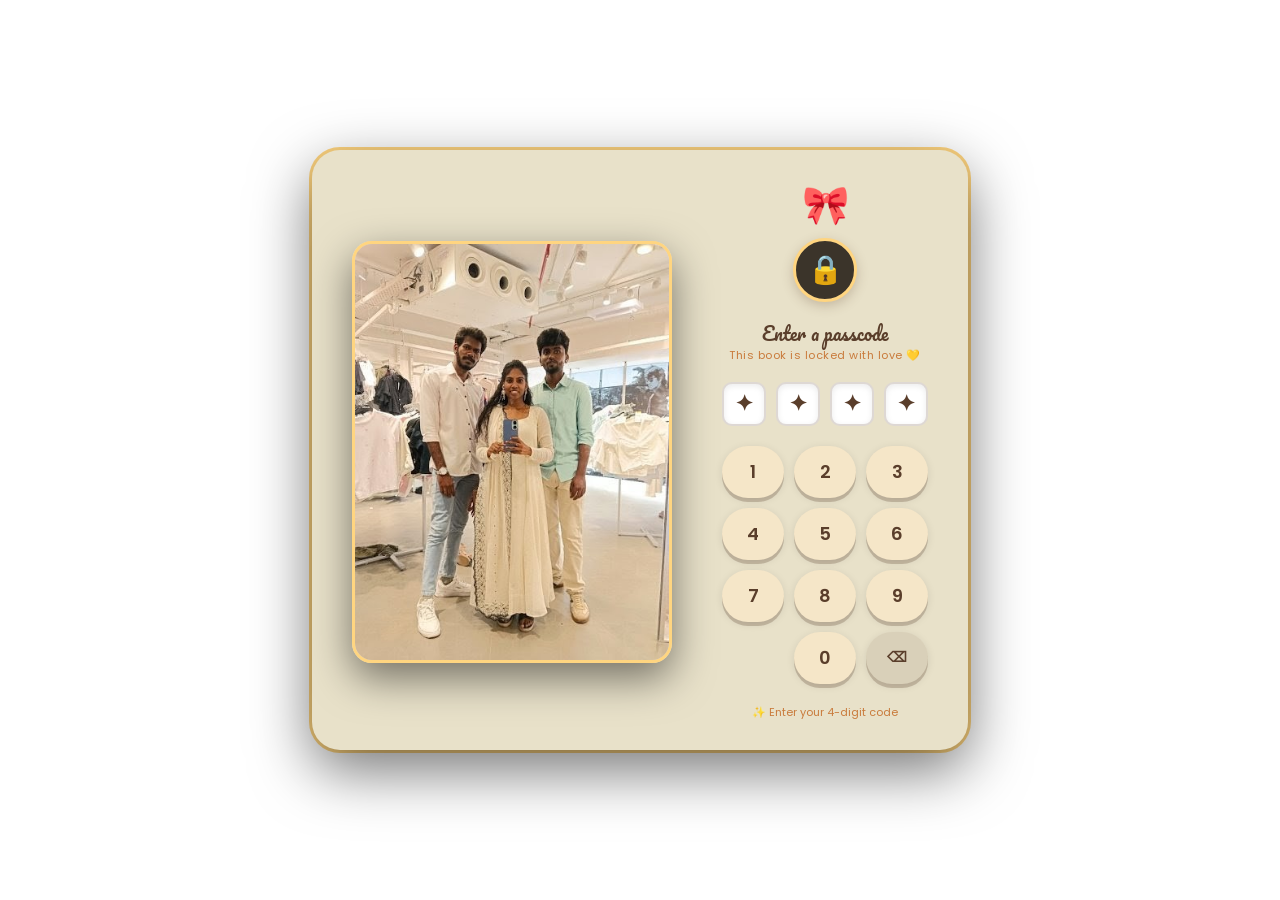
==== index.html @ 56261900 "Update index.html" ====
<!DOCTYPE html>
<html lang="en">

<head>
  <meta charset="UTF-8" />
  <meta name="viewport" content="width=device-width, initial-scale=1.0" />
  <title>Birthday Book – Locked 🔒</title>
  <link href="https://fonts.googleapis.com/css2?family=Poppins:wght@300;400;600;700;800&family=Pacifico&display=swap"
    rel="stylesheet">
  <style>
    * {
      margin: 0;
      padding: 0;
      box-sizing: border-box;
    }

    :root {
      --bg-blur: #3B342A;
      --cream: #E8E1C9;
      --brown: #3B342A;
      --gold: #FFD580;
      --warm-text: #5A3E2B;
      --accent: #C97B3C;
      --soft-pink: #F5C4C4;
      --btn-bg: #F5E6C8;
      --btn-hover: #FFD580;
      --btn-shadow: rgba(90, 62, 43, 0.25);
    }

    html,
    body {
      width: 100%;
      height: 100%;
      overflow: hidden;
      font-family: 'Poppins', sans-serif;
    }

    /* ── blurred book background ── */
    body::before {
      content: "";
      position: fixed;
      inset: 0;
      background: url('Book_bg.jpg') center/cover no-repeat;
      filter: blur(8px) brightness(0.55);
      z-index: 0;
    }

    /* ── full-screen overlay ── */
    #pin-overlay {
      position: fixed;
      inset: 0;
      display: flex;
      align-items: center;
      justify-content: center;
      z-index: 100;
      gap: 40px;
    }

    .pin-card-container {
      display: flex;
      justify-content: center;
      gap: 50px;
      align-items: center;
       background: var(--cream);
      border-radius: 28px;
      padding: 36px 40px 32px;
       box-shadow: 0 20px 60px rgba(0, 0, 0, 0.55), 0 0 0 3px var(--gold);
      
    }

    /* ── main card ── */
    .pin-card {
      display: flex;
      flex-direction: column;
      align-items: center;
      justify-content: center;
      gap: 20px;
      position: relative;
      animation: floatIn 0.5s cubic-bezier(.22, 1, .36, 1) both;
    }

    @keyframes floatIn {
      from {
        opacity: 0;
        transform: scale(0.85) translateY(30px);
      }

      to {
        opacity: 1;
        transform: scale(1) translateY(0);
      }
    }

    /* ── decorative bow ── */
    .bow {
      font-size: 38px;
      line-height: 1;
      margin-bottom: -6px;
      animation: wiggle 3s ease-in-out infinite;
    }

    @keyframes wiggle {

      0%,
      100% {
        transform: rotate(-5deg);
      }

      50% {
        transform: rotate(5deg);
      }
    }

    /* ── lock icon area ── */
    .lock-icon {
      width: 64px;
      height: 64px;
      background: var(--brown);
      border-radius: 50%;
      display: flex;
      align-items: center;
      justify-content: center;
      font-size: 28px;
      box-shadow: 0 4px 12px var(--btn-shadow);
      border: 3px solid var(--gold);
    }

    /* ── title ── */
    .pin-title {
      font-family: 'Pacifico', cursive;
      font-size: 18px;
      color: var(--warm-text);
      text-align: center;
      line-height: 1.3;
    }

    .pin-title span {
      display: block;
      font-family: 'Poppins', sans-serif;
      font-size: 11px;
      font-weight: 400;
      color: var(--accent);
      letter-spacing: 0.5px;
      margin-top: 2px;
    }

    /* ── PIN display dots ── */
    .pin-display {
      display: flex;
      gap: 10px;
    }

    .pin-dot {
      width: 44px;
      height: 44px;
      border-radius: 10px;
      background: #fff;
      border: 2px solid rgba(90, 62, 43, 0.2);
      display: flex;
      align-items: center;
      justify-content: center;
      font-size: 22px;
      color: var(--warm-text);
      font-weight: 700;
      transition: all 0.15s;
      box-shadow: inset 0 2px 6px rgba(0, 0, 0, 0.08);
    }

    .pin-dot.filled {
      background: var(--brown);
      border-color: var(--gold);
      color: var(--gold);
      box-shadow: 0 3px 10px rgba(59, 52, 42, 0.35);
    }

    .pin-dot.error {
      background: #e74c3c;
      border-color: #c0392b;
      color: #fff;
      animation: shake 0.4s ease;
    }

    @keyframes shake {

      0%,
      100% {
        transform: translateX(0);
      }

      20% {
        transform: translateX(-6px);
      }

      40% {
        transform: translateX(6px);
      }

      60% {
        transform: translateX(-4px);
      }

      80% {
        transform: translateX(4px);
      }
    }

    /* ── number pad ── */
    .numpad {
      display: grid;
      grid-template-columns: repeat(3, 1fr);
      gap: 10px;
      width: 100%;
    }

    .key {
      height: 52px;
      border: none;
      outline: none;
      border-radius: 50px;
      background: var(--btn-bg);
      color: var(--warm-text);
      font-family: 'Poppins', sans-serif;
      font-size: 18px;
      font-weight: 600;
      cursor: pointer;
      box-shadow: 0 4px 0 var(--btn-shadow), 0 2px 8px rgba(0, 0, 0, 0.1);
      transition: transform 0.08s, box-shadow 0.08s, background 0.15s;
      user-select: none;
    }

    .key:active,
    .key.pressed {
      transform: translateY(3px);
      box-shadow: 0 1px 0 var(--btn-shadow);
      background: var(--btn-hover);
    }

    .key.zero {
      grid-column: 2;
    }

    .key.del {
      font-size: 14px;
      background: rgba(90, 62, 43, 0.1);
      grid-column: 3;
    }

    .key.del:active {
      background: rgba(90, 62, 43, 0.2);
    }

    /* ── hint / error message ── */
    .pin-hint {
      font-size: 11px;
      color: var(--accent);
      text-align: center;
      height: 14px;
      transition: color 0.3s;
    }

    .pin-hint.error-msg {
      color: #e74c3c;
      font-weight: 600;
    }

    /* ── success overlay ── */
    #success-flash {
      position: fixed;
      inset: 0;
      background: var(--gold);
      z-index: 200;
      display: flex;
      align-items: center;
      justify-content: center;
      flex-direction: column;
      gap: 12px;
      opacity: 0;
      pointer-events: none;
      transition: opacity 0.3s;
    }

    #success-flash.show {
      opacity: 1;
      pointer-events: all;
    }

    #success-flash .flash-emoji {
      font-size: 64px;
    }

    #success-flash .flash-text {
      font-family: 'Pacifico', cursive;
      font-size: 24px;
      color: var(--brown);
    }

    /* ── small star confetti (CSS only) ── */
    .star {
      position: fixed;
      font-size: 22px;
      top: -40px;
      animation: fall linear forwards;
      pointer-events: none;
      z-index: 201;
    }

    @keyframes fall {
      to {
        transform: translateY(110vh) rotate(360deg);
        opacity: 0;
      }
    }


    /* ── layout container ── */
    .layout {
      display: flex;
      /* align-items: center; */
      /* justify-content: center; */
      /* gap: 40px; */
      /* width: 90%; */
      /* max-width: 900px; */
    }

    /* ── left image styling ── */
    .left-image {
      /* flex: 1; */
      display: flex;
      justify-content: center;
    }

    .left-image img {
      width: 100%;
      max-width: 320px;
      border-radius: 20px;
      box-shadow: 0 15px 40px rgba(0, 0, 0, 0.5);
      border: 3px solid var(--gold);
    }

    /* ── keep pin-card size proper ── */
    /* .pin-card { */
      /* flex: 1; */
    /* } */

    /* ── responsive (mobile) ── */
    @media (max-width: 768px) {
      .layout {
        flex-direction: column;
        gap: 20px;
      }

      .left-image img {
        max-width: 220px;
      }
    }
  </style>
</head>

<body>

  <div id="success-flash">
    <div class="flash-emoji">🎂</div>
    <div class="flash-text">Happy Birthday✨</div>
  </div>

  <div id="pin-overlay">
    
    <div class="pin-card-container">
      
      <!-- LEFT SIDE IMAGE -->
      <div class="left-image">
        <img src="images/BC_12.png" alt="Birthday Image">
      </div>
      <!-- RIGHT SIDE PIN CARD (NO CHANGE INSIDE) -->
      <div class="pin-card">
      <div class="bow">🎀</div>

      <div class="lock-icon">🔒</div>

      <div class="pin-title">
        Enter a passcode
        <span>This book is locked with love 💛</span>
      </div>

      <!-- PIN dots -->
      <div class="pin-display" id="pinDisplay">
        <div class="pin-dot" id="dot0">✦</div>
        <div class="pin-dot" id="dot1">✦</div>
        <div class="pin-dot" id="dot2">✦</div>
        <div class="pin-dot" id="dot3">✦</div>
      </div>

      <!-- Number pad -->
      <div class="numpad">
        <button class="key" data-val="1">1</button>
        <button class="key" data-val="2">2</button>
        <button class="key" data-val="3">3</button>
        <button class="key" data-val="4">4</button>
        <button class="key" data-val="5">5</button>
        <button class="key" data-val="6">6</button>
        <button class="key" data-val="7">7</button>
        <button class="key" data-val="8">8</button>
        <button class="key" data-val="9">9</button>
        <button class="key zero" data-val="0">0</button>
        <button class="key del" id="delBtn">⌫</button>
      </div>

      <div class="pin-hint" id="pinHint">✨ Enter your 4-digit code</div>
      </div>
    </div>
  </div>

  <script>
    // ─── CHANGE THIS TO YOUR DESIRED PIN ───────────────────
    const CORRECT_PIN = "1234";
    // ───────────────────────────────────────────────────────

    let current = "";
    const dots = [0, 1, 2, 3].map(i => document.getElementById("dot" + i));
    const hint = document.getElementById("pinHint");
    const flash = document.getElementById("success-flash");

    function updateDisplay() {
      dots.forEach((d, i) => {
        d.classList.remove("filled", "error");
        if (i < current.length) {
          d.classList.add("filled");
          d.textContent = "●";
        } else {
          d.textContent = "✦";
        }
      });
    }

    function triggerError() {
      dots.forEach(d => { d.classList.remove("filled"); d.classList.add("error"); d.textContent = "✕"; });
      hint.textContent = "Wrong passcode — try again 💔";
      hint.classList.add("error-msg");
      setTimeout(() => {
        current = "";
        updateDisplay();
        hint.textContent = "✨ Enter your 4-digit code";
        hint.classList.remove("error-msg");
      }, 1200);
    }

    function triggerSuccess() {
      // confetti stars
      const emojis = ["🌸", "⭐", "✨", "🎀", "💛", "🌟", "💖"];
      for (let i = 0; i < 18; i++) {
        const s = document.createElement("div");
        s.className = "star";
        s.textContent = emojis[Math.floor(Math.random() * emojis.length)];
        s.style.left = Math.random() * 100 + "vw";
        s.style.animationDuration = (1.5 + Math.random() * 2) + "s";
        s.style.animationDelay = (Math.random() * 0.8) + "s";
        document.body.appendChild(s);
      }

      flash.classList.add("show");
      setTimeout(() => {
        // redirect to the birthday book
        window.location.href = "Book.html";
      }, 1600);
    }

    function handleInput(val) {
      if (current.length >= 4) return;
      current += val;
      updateDisplay();

      if (current.length === 4) {
        setTimeout(() => {
          if (current === CORRECT_PIN) triggerSuccess();
          else triggerError();
        }, 180);
      }
    }

    function handleDelete() {
      if (current.length === 0) return;
      current = current.slice(0, -1);
      updateDisplay();
      hint.textContent = "✨ Enter your 4-digit code";
      hint.classList.remove("error-msg");
    }

    // Button events
    document.querySelectorAll(".key[data-val]").forEach(btn => {
      btn.addEventListener("click", () => handleInput(btn.dataset.val));
    });
    document.getElementById("delBtn").addEventListener("click", handleDelete);

    // Keyboard support
    document.addEventListener("keydown", e => {
      if (e.key >= "0" && e.key <= "9") handleInput(e.key);
      if (e.key === "Backspace") handleDelete();
    });
  </script>

</body>

</html>
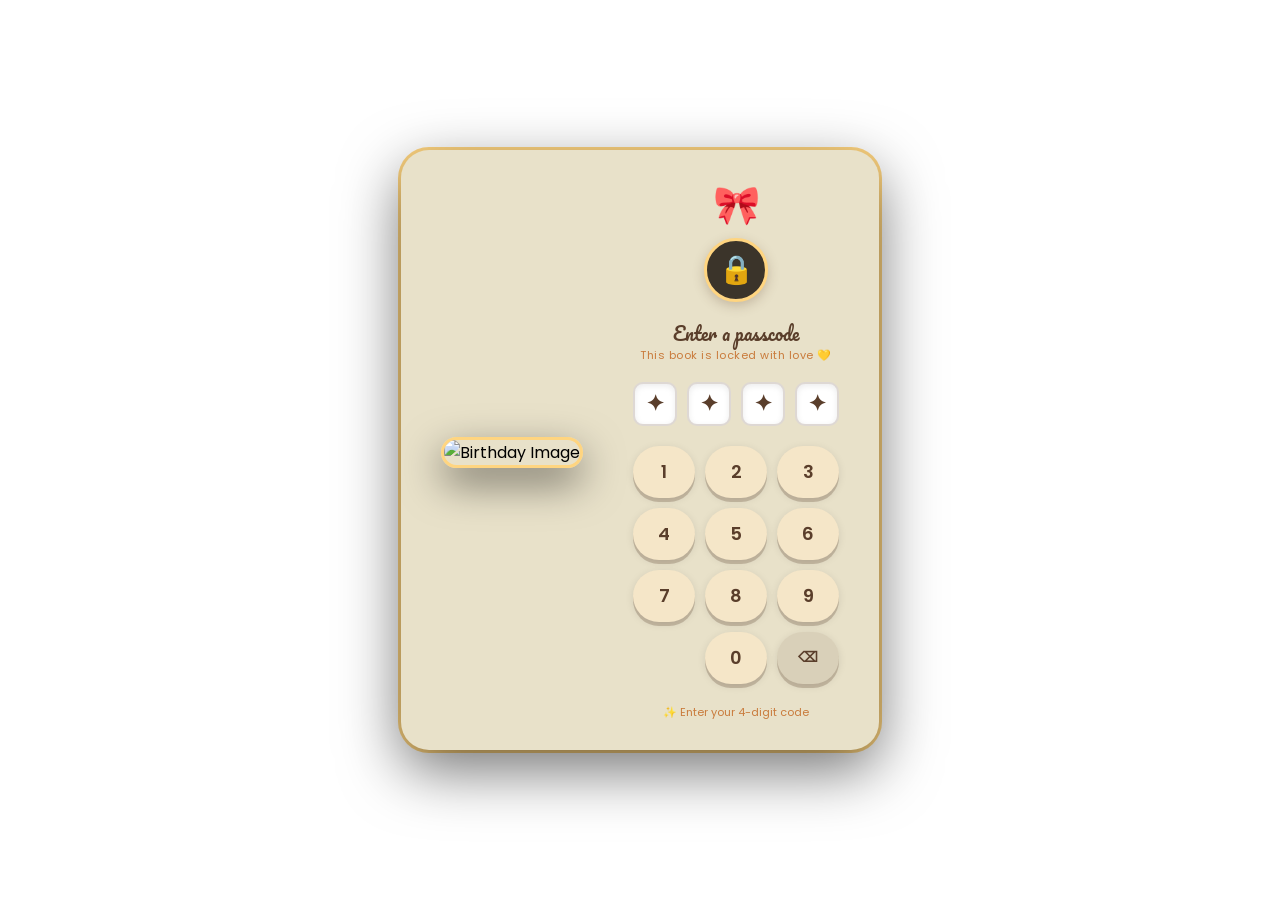
==== commit 93a5afc6: "Update title and modify HTML structure" ====
--- a/index.html
+++ b/index.html
@@ -27,15 +27,13 @@
       --btn-shadow: rgba(90, 62, 43, 0.25);
     }
 
-    html,
-    body {
+    html, body {
       width: 100%;
       height: 100%;
       overflow: hidden;
       font-family: 'Poppins', sans-serif;
     }
 
-    /* ── blurred book background ── */
     body::before {
       content: "";
       position: fixed;
@@ -45,7 +43,6 @@
       z-index: 0;
     }
 
-    /* ── full-screen overlay ── */
     #pin-overlay {
       position: fixed;
       inset: 0;
@@ -61,14 +58,12 @@
       justify-content: center;
       gap: 50px;
       align-items: center;
-       background: var(--cream);
+      background: var(--cream);
       border-radius: 28px;
       padding: 36px 40px 32px;
-       box-shadow: 0 20px 60px rgba(0, 0, 0, 0.55), 0 0 0 3px var(--gold);
-      
-    }
-
-    /* ── main card ── */
+      box-shadow: 0 20px 60px rgba(0, 0, 0, 0.55), 0 0 0 3px var(--gold);
+    }
+
     .pin-card {
       display: flex;
       flex-direction: column;
@@ -80,18 +75,10 @@
     }
 
     @keyframes floatIn {
-      from {
-        opacity: 0;
-        transform: scale(0.85) translateY(30px);
-      }
-
-      to {
-        opacity: 1;
-        transform: scale(1) translateY(0);
-      }
-    }
-
-    /* ── decorative bow ── */
+      from { opacity: 0; transform: scale(0.85) translateY(30px); }
+      to   { opacity: 1; transform: scale(1) translateY(0); }
+    }
+
     .bow {
       font-size: 38px;
       line-height: 1;
@@ -100,18 +87,10 @@
     }
 
     @keyframes wiggle {
-
-      0%,
-      100% {
-        transform: rotate(-5deg);
-      }
-
-      50% {
-        transform: rotate(5deg);
-      }
-    }
-
-    /* ── lock icon area ── */
+      0%, 100% { transform: rotate(-5deg); }
+      50%       { transform: rotate(5deg); }
+    }
+
     .lock-icon {
       width: 64px;
       height: 64px;
@@ -125,7 +104,6 @@
       border: 3px solid var(--gold);
     }
 
-    /* ── title ── */
     .pin-title {
       font-family: 'Pacifico', cursive;
       font-size: 18px;
@@ -144,7 +122,6 @@
       margin-top: 2px;
     }
 
-    /* ── PIN display dots ── */
     .pin-display {
       display: flex;
       gap: 10px;
@@ -181,30 +158,13 @@
     }
 
     @keyframes shake {
-
-      0%,
-      100% {
-        transform: translateX(0);
-      }
-
-      20% {
-        transform: translateX(-6px);
-      }
-
-      40% {
-        transform: translateX(6px);
-      }
-
-      60% {
-        transform: translateX(-4px);
-      }
-
-      80% {
-        transform: translateX(4px);
-      }
-    }
-
-    /* ── number pad ── */
+      0%, 100% { transform: translateX(0); }
+      20%       { transform: translateX(-6px); }
+      40%       { transform: translateX(6px); }
+      60%       { transform: translateX(-4px); }
+      80%       { transform: translateX(4px); }
+    }
+
     .numpad {
       display: grid;
       grid-template-columns: repeat(3, 1fr);
@@ -228,16 +188,13 @@
       user-select: none;
     }
 
-    .key:active,
-    .key.pressed {
+    .key:active, .key.pressed {
       transform: translateY(3px);
       box-shadow: 0 1px 0 var(--btn-shadow);
       background: var(--btn-hover);
     }
 
-    .key.zero {
-      grid-column: 2;
-    }
+    .key.zero { grid-column: 2; }
 
     .key.del {
       font-size: 14px;
@@ -245,11 +202,8 @@
       grid-column: 3;
     }
 
-    .key.del:active {
-      background: rgba(90, 62, 43, 0.2);
-    }
-
-    /* ── hint / error message ── */
+    .key.del:active { background: rgba(90, 62, 43, 0.2); }
+
     .pin-hint {
       font-size: 11px;
       color: var(--accent);
@@ -263,68 +217,7 @@
       font-weight: 600;
     }
 
-    /* ── success overlay ── */
-    #success-flash {
-      position: fixed;
-      inset: 0;
-      background: var(--gold);
-      z-index: 200;
-      display: flex;
-      align-items: center;
-      justify-content: center;
-      flex-direction: column;
-      gap: 12px;
-      opacity: 0;
-      pointer-events: none;
-      transition: opacity 0.3s;
-    }
-
-    #success-flash.show {
-      opacity: 1;
-      pointer-events: all;
-    }
-
-    #success-flash .flash-emoji {
-      font-size: 64px;
-    }
-
-    #success-flash .flash-text {
-      font-family: 'Pacifico', cursive;
-      font-size: 24px;
-      color: var(--brown);
-    }
-
-    /* ── small star confetti (CSS only) ── */
-    .star {
-      position: fixed;
-      font-size: 22px;
-      top: -40px;
-      animation: fall linear forwards;
-      pointer-events: none;
-      z-index: 201;
-    }
-
-    @keyframes fall {
-      to {
-        transform: translateY(110vh) rotate(360deg);
-        opacity: 0;
-      }
-    }
-
-
-    /* ── layout container ── */
-    .layout {
-      display: flex;
-      /* align-items: center; */
-      /* justify-content: center; */
-      /* gap: 40px; */
-      /* width: 90%; */
-      /* max-width: 900px; */
-    }
-
-    /* ── left image styling ── */
     .left-image {
-      /* flex: 1; */
       display: flex;
       justify-content: center;
     }
@@ -337,16 +230,11 @@
       border: 3px solid var(--gold);
     }
 
-    /* ── keep pin-card size proper ── */
-    /* .pin-card { */
-      /* flex: 1; */
-    /* } */
-
-    /* ── responsive (mobile) ── */
     @media (max-width: 768px) {
-      .layout {
+      .pin-card-container {
         flex-direction: column;
         gap: 20px;
+        padding: 28px 24px;
       }
 
       .left-image img {
@@ -358,67 +246,58 @@
 
 <body>
 
-  <div id="success-flash">
-    <div class="flash-emoji">🎂</div>
-    <div class="flash-text">Happy Birthday✨</div>
-  </div>
-
   <div id="pin-overlay">
-    
     <div class="pin-card-container">
-      
+
       <!-- LEFT SIDE IMAGE -->
       <div class="left-image">
-        <img src="images/BC_12.png" alt="Birthday Image">
+        <img src='BC_12.png' alt="Birthday Image">
       </div>
-      <!-- RIGHT SIDE PIN CARD (NO CHANGE INSIDE) -->
+
+      <!-- RIGHT SIDE PIN CARD -->
       <div class="pin-card">
-      <div class="bow">🎀</div>
-
-      <div class="lock-icon">🔒</div>
-
-      <div class="pin-title">
-        Enter a passcode
-        <span>This book is locked with love 💛</span>
+        <div class="bow">🎀</div>
+
+        <div class="lock-icon">🔒</div>
+
+        <div class="pin-title">
+          Enter a passcode
+          <span>This book is locked with love 💛</span>
+        </div>
+
+        <div class="pin-display" id="pinDisplay">
+          <div class="pin-dot" id="dot0">✦</div>
+          <div class="pin-dot" id="dot1">✦</div>
+          <div class="pin-dot" id="dot2">✦</div>
+          <div class="pin-dot" id="dot3">✦</div>
+        </div>
+
+        <div class="numpad">
+          <button class="key" data-val="1">1</button>
+          <button class="key" data-val="2">2</button>
+          <button class="key" data-val="3">3</button>
+          <button class="key" data-val="4">4</button>
+          <button class="key" data-val="5">5</button>
+          <button class="key" data-val="6">6</button>
+          <button class="key" data-val="7">7</button>
+          <button class="key" data-val="8">8</button>
+          <button class="key" data-val="9">9</button>
+          <button class="key zero" data-val="0">0</button>
+          <button class="key del" id="delBtn">⌫</button>
+        </div>
+
+        <div class="pin-hint" id="pinHint">✨ Enter your 4-digit code</div>
       </div>
 
-      <!-- PIN dots -->
-      <div class="pin-display" id="pinDisplay">
-        <div class="pin-dot" id="dot0">✦</div>
-        <div class="pin-dot" id="dot1">✦</div>
-        <div class="pin-dot" id="dot2">✦</div>
-        <div class="pin-dot" id="dot3">✦</div>
-      </div>
-
-      <!-- Number pad -->
-      <div class="numpad">
-        <button class="key" data-val="1">1</button>
-        <button class="key" data-val="2">2</button>
-        <button class="key" data-val="3">3</button>
-        <button class="key" data-val="4">4</button>
-        <button class="key" data-val="5">5</button>
-        <button class="key" data-val="6">6</button>
-        <button class="key" data-val="7">7</button>
-        <button class="key" data-val="8">8</button>
-        <button class="key" data-val="9">9</button>
-        <button class="key zero" data-val="0">0</button>
-        <button class="key del" id="delBtn">⌫</button>
-      </div>
-
-      <div class="pin-hint" id="pinHint">✨ Enter your 4-digit code</div>
-      </div>
     </div>
   </div>
 
   <script>
-    // ─── CHANGE THIS TO YOUR DESIRED PIN ───────────────────
-    const CORRECT_PIN = "1234";
-    // ───────────────────────────────────────────────────────
+    const CORRECT_PIN = "1710";
 
     let current = "";
     const dots = [0, 1, 2, 3].map(i => document.getElementById("dot" + i));
     const hint = document.getElementById("pinHint");
-    const flash = document.getElementById("success-flash");
 
     function updateDisplay() {
       dots.forEach((d, i) => {
@@ -433,7 +312,11 @@
     }
 
     function triggerError() {
-      dots.forEach(d => { d.classList.remove("filled"); d.classList.add("error"); d.textContent = "✕"; });
+      dots.forEach(d => {
+        d.classList.remove("filled");
+        d.classList.add("error");
+        d.textContent = "✕";
+      });
       hint.textContent = "Wrong passcode — try again 💔";
       hint.classList.add("error-msg");
       setTimeout(() => {
@@ -445,30 +328,13 @@
     }
 
     function triggerSuccess() {
-      // confetti stars
-      const emojis = ["🌸", "⭐", "✨", "🎀", "💛", "🌟", "💖"];
-      for (let i = 0; i < 18; i++) {
-        const s = document.createElement("div");
-        s.className = "star";
-        s.textContent = emojis[Math.floor(Math.random() * emojis.length)];
-        s.style.left = Math.random() * 100 + "vw";
-        s.style.animationDuration = (1.5 + Math.random() * 2) + "s";
-        s.style.animationDelay = (Math.random() * 0.8) + "s";
-        document.body.appendChild(s);
-      }
-
-      flash.classList.add("show");
-      setTimeout(() => {
-        // redirect to the birthday book
-        window.location.href = "Book.html";
-      }, 1600);
+      window.location.href = "HBD.html";
     }
 
     function handleInput(val) {
       if (current.length >= 4) return;
       current += val;
       updateDisplay();
-
       if (current.length === 4) {
         setTimeout(() => {
           if (current === CORRECT_PIN) triggerSuccess();
@@ -485,13 +351,11 @@
       hint.classList.remove("error-msg");
     }
 
-    // Button events
     document.querySelectorAll(".key[data-val]").forEach(btn => {
       btn.addEventListener("click", () => handleInput(btn.dataset.val));
     });
     document.getElementById("delBtn").addEventListener("click", handleDelete);
 
-    // Keyboard support
     document.addEventListener("keydown", e => {
       if (e.key >= "0" && e.key <= "9") handleInput(e.key);
       if (e.key === "Backspace") handleDelete();
@@ -499,5 +363,4 @@
   </script>
 
 </body>
-
 </html>
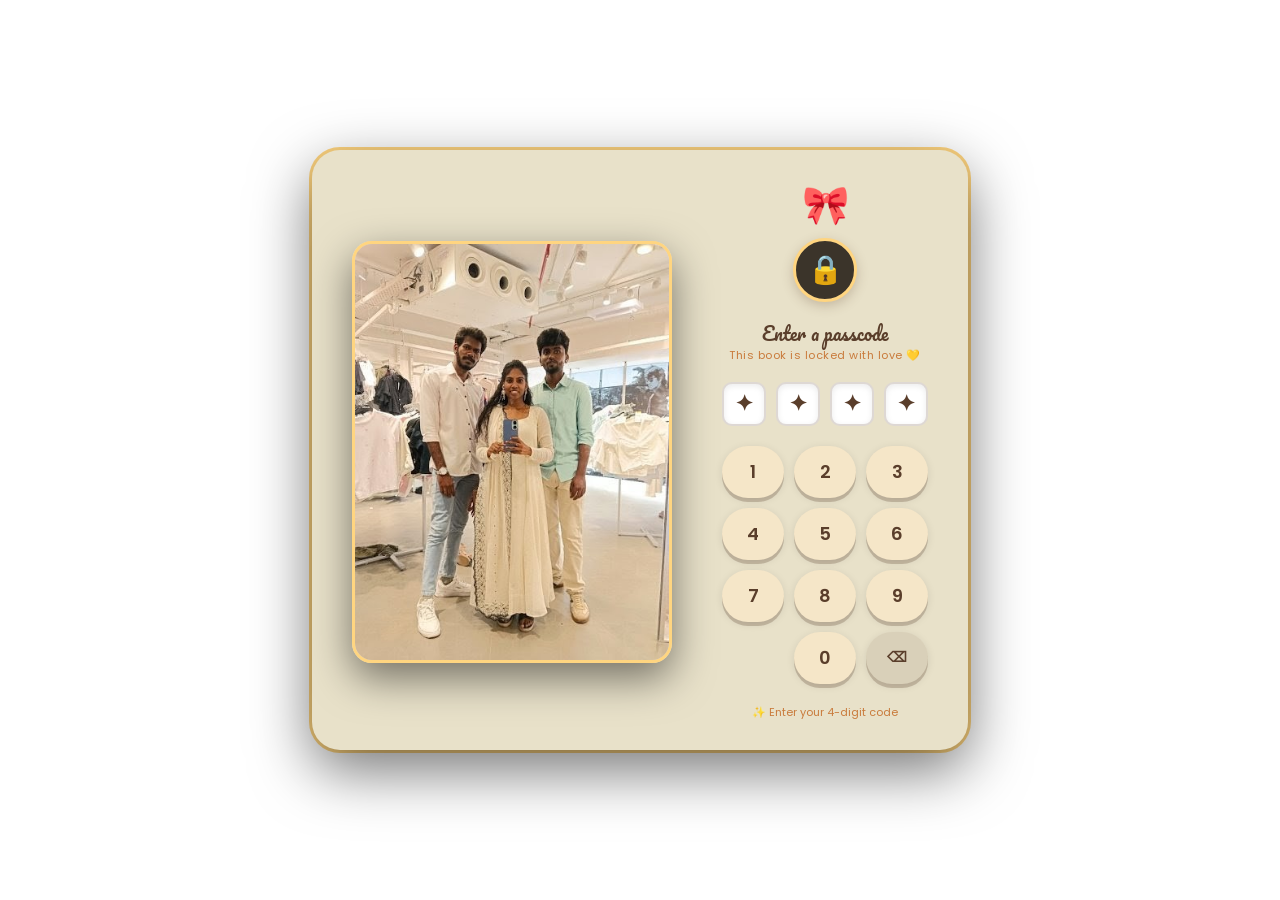
==== commit c314d404: "Update index.html" ====
--- a/index.html
+++ b/index.html
@@ -251,7 +251,7 @@
 
       <!-- LEFT SIDE IMAGE -->
       <div class="left-image">
-        <img src='BC_12.png' alt="Birthday Image">
+        <img src="images/BC_12.png" alt="Birthday Image">
       </div>
 
       <!-- RIGHT SIDE PIN CARD -->
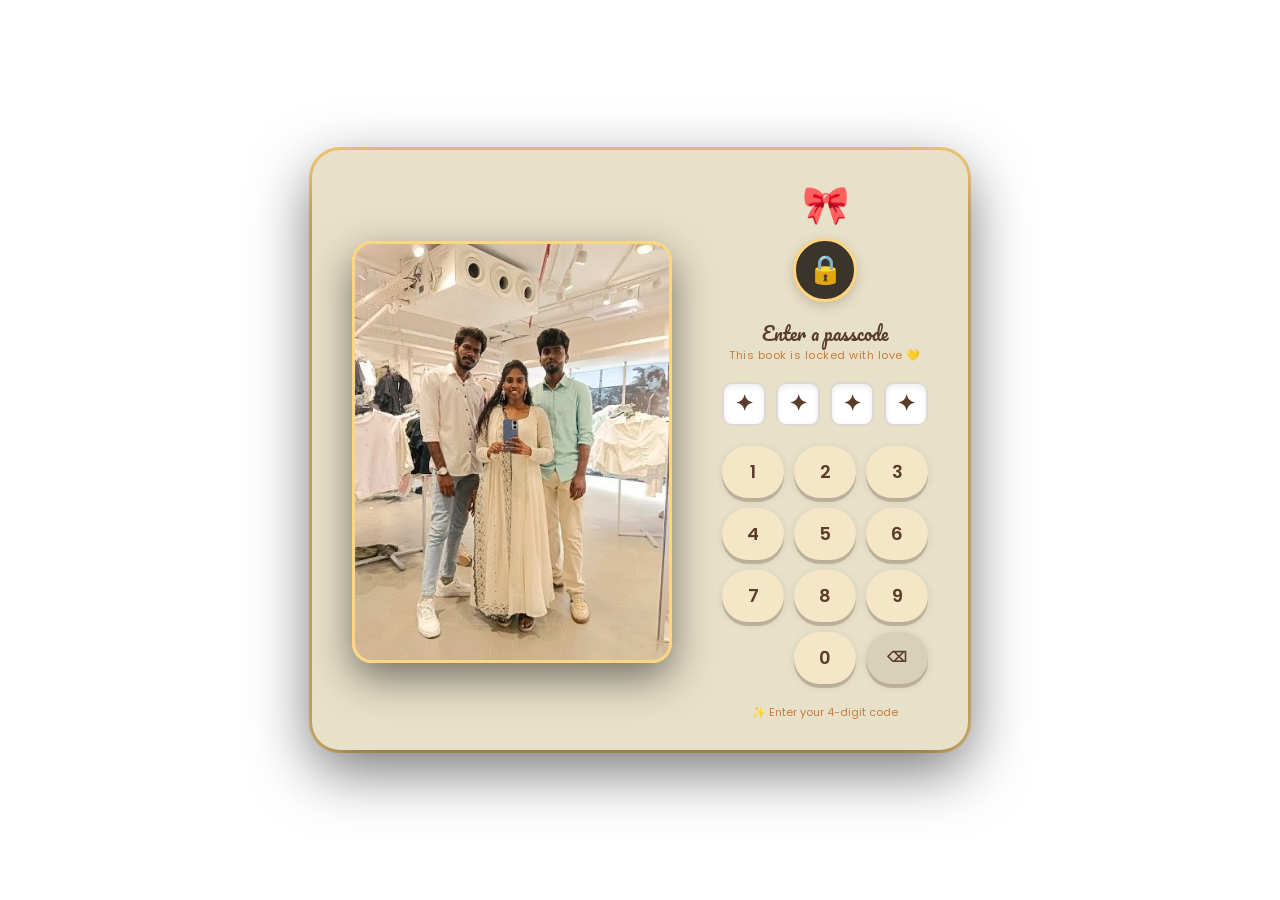
==== commit 5f88dd40: "Update index.html" ====
--- a/index.html
+++ b/index.html
@@ -1,366 +1,456 @@
 <!DOCTYPE html>
 <html lang="en">
-
 <head>
-  <meta charset="UTF-8" />
-  <meta name="viewport" content="width=device-width, initial-scale=1.0" />
-  <title>Birthday Book – Locked 🔒</title>
-  <link href="https://fonts.googleapis.com/css2?family=Poppins:wght@300;400;600;700;800&family=Pacifico&display=swap"
-    rel="stylesheet">
-  <style>
-    * {
-      margin: 0;
-      padding: 0;
-      box-sizing: border-box;
-    }
-
-    :root {
-      --bg-blur: #3B342A;
-      --cream: #E8E1C9;
-      --brown: #3B342A;
-      --gold: #FFD580;
-      --warm-text: #5A3E2B;
-      --accent: #C97B3C;
-      --soft-pink: #F5C4C4;
-      --btn-bg: #F5E6C8;
-      --btn-hover: #FFD580;
-      --btn-shadow: rgba(90, 62, 43, 0.25);
-    }
-
-    html, body {
-      width: 100%;
-      height: 100%;
-      overflow: hidden;
-      font-family: 'Poppins', sans-serif;
-    }
-
-    body::before {
-      content: "";
-      position: fixed;
-      inset: 0;
-      background: url('Book_bg.jpg') center/cover no-repeat;
-      filter: blur(8px) brightness(0.55);
-      z-index: 0;
-    }
-
-    #pin-overlay {
-      position: fixed;
-      inset: 0;
-      display: flex;
-      align-items: center;
-      justify-content: center;
-      z-index: 100;
-      gap: 40px;
-    }
-
-    .pin-card-container {
-      display: flex;
-      justify-content: center;
-      gap: 50px;
-      align-items: center;
-      background: var(--cream);
-      border-radius: 28px;
-      padding: 36px 40px 32px;
-      box-shadow: 0 20px 60px rgba(0, 0, 0, 0.55), 0 0 0 3px var(--gold);
-    }
-
-    .pin-card {
-      display: flex;
-      flex-direction: column;
-      align-items: center;
-      justify-content: center;
-      gap: 20px;
-      position: relative;
-      animation: floatIn 0.5s cubic-bezier(.22, 1, .36, 1) both;
-    }
-
-    @keyframes floatIn {
-      from { opacity: 0; transform: scale(0.85) translateY(30px); }
-      to   { opacity: 1; transform: scale(1) translateY(0); }
-    }
-
-    .bow {
-      font-size: 38px;
-      line-height: 1;
-      margin-bottom: -6px;
-      animation: wiggle 3s ease-in-out infinite;
-    }
-
-    @keyframes wiggle {
-      0%, 100% { transform: rotate(-5deg); }
-      50%       { transform: rotate(5deg); }
-    }
-
-    .lock-icon {
-      width: 64px;
-      height: 64px;
-      background: var(--brown);
-      border-radius: 50%;
-      display: flex;
-      align-items: center;
-      justify-content: center;
-      font-size: 28px;
-      box-shadow: 0 4px 12px var(--btn-shadow);
-      border: 3px solid var(--gold);
-    }
-
-    .pin-title {
-      font-family: 'Pacifico', cursive;
-      font-size: 18px;
-      color: var(--warm-text);
-      text-align: center;
-      line-height: 1.3;
-    }
-
-    .pin-title span {
-      display: block;
-      font-family: 'Poppins', sans-serif;
-      font-size: 11px;
-      font-weight: 400;
-      color: var(--accent);
-      letter-spacing: 0.5px;
-      margin-top: 2px;
-    }
-
-    .pin-display {
-      display: flex;
-      gap: 10px;
-    }
-
-    .pin-dot {
-      width: 44px;
-      height: 44px;
-      border-radius: 10px;
-      background: #fff;
-      border: 2px solid rgba(90, 62, 43, 0.2);
-      display: flex;
-      align-items: center;
-      justify-content: center;
-      font-size: 22px;
-      color: var(--warm-text);
-      font-weight: 700;
-      transition: all 0.15s;
-      box-shadow: inset 0 2px 6px rgba(0, 0, 0, 0.08);
-    }
-
-    .pin-dot.filled {
-      background: var(--brown);
-      border-color: var(--gold);
-      color: var(--gold);
-      box-shadow: 0 3px 10px rgba(59, 52, 42, 0.35);
-    }
-
-    .pin-dot.error {
-      background: #e74c3c;
-      border-color: #c0392b;
-      color: #fff;
-      animation: shake 0.4s ease;
-    }
-
-    @keyframes shake {
-      0%, 100% { transform: translateX(0); }
-      20%       { transform: translateX(-6px); }
-      40%       { transform: translateX(6px); }
-      60%       { transform: translateX(-4px); }
-      80%       { transform: translateX(4px); }
-    }
-
-    .numpad {
-      display: grid;
-      grid-template-columns: repeat(3, 1fr);
-      gap: 10px;
-      width: 100%;
-    }
-
-    .key {
-      height: 52px;
-      border: none;
-      outline: none;
-      border-radius: 50px;
-      background: var(--btn-bg);
-      color: var(--warm-text);
-      font-family: 'Poppins', sans-serif;
-      font-size: 18px;
-      font-weight: 600;
-      cursor: pointer;
-      box-shadow: 0 4px 0 var(--btn-shadow), 0 2px 8px rgba(0, 0, 0, 0.1);
-      transition: transform 0.08s, box-shadow 0.08s, background 0.15s;
-      user-select: none;
-    }
-
-    .key:active, .key.pressed {
-      transform: translateY(3px);
-      box-shadow: 0 1px 0 var(--btn-shadow);
-      background: var(--btn-hover);
-    }
-
-    .key.zero { grid-column: 2; }
-
-    .key.del {
-      font-size: 14px;
-      background: rgba(90, 62, 43, 0.1);
-      grid-column: 3;
-    }
-
-    .key.del:active { background: rgba(90, 62, 43, 0.2); }
-
-    .pin-hint {
-      font-size: 11px;
-      color: var(--accent);
-      text-align: center;
-      height: 14px;
-      transition: color 0.3s;
-    }
-
-    .pin-hint.error-msg {
-      color: #e74c3c;
-      font-weight: 600;
-    }
-
-    .left-image {
-      display: flex;
-      justify-content: center;
-    }
-
-    .left-image img {
-      width: 100%;
-      max-width: 320px;
-      border-radius: 20px;
-      box-shadow: 0 15px 40px rgba(0, 0, 0, 0.5);
-      border: 3px solid var(--gold);
-    }
-
-    @media (max-width: 768px) {
-      .pin-card-container {
-        flex-direction: column;
-        gap: 20px;
-        padding: 28px 24px;
+<meta charset="UTF-8" />
+<meta name="viewport" content="width=device-width, initial-scale=1.0" />
+<title>Birthday Book – Locked 🔒</title>
+<link href="https://fonts.googleapis.com/css2?family=Poppins:wght@300;400;600;700;800&family=Pacifico&display=swap"
+rel="stylesheet">
+<style>
+* {
+  margin: 0;
+  padding: 0;
+  box-sizing: border-box;
+}
+:root {
+  --bg-blur: #3B342A;
+  --cream: #E8E1C9;
+  --brown: #3B342A;
+  --gold: #FFD580;
+  --warm-text: #5A3E2B;
+  --accent: #C97B3C;
+  --soft-pink: #F5C4C4;
+  --btn-bg: #F5E6C8;
+  --btn-hover: #FFD580;
+  --btn-shadow: rgba(90, 62, 43, 0.25);
+}
+html, body {
+  width: 100%;
+  height: 100%;
+  overflow: hidden;
+  font-family: 'Poppins', sans-serif;
+}
+body::before {
+  content: "";
+  position: fixed;
+  inset: 0;
+  background: url('Book_bg.jpg') center/cover no-repeat;
+  filter: blur(8px) brightness(0.55);
+  z-index: 0;
+}
+
+/* ---------- Floating atmosphere ---------- */
+#atmosphere {
+  position: fixed;
+  inset: 0;
+  pointer-events: none;
+  z-index: 1;
+  overflow: hidden;
+}
+#atmosphere span {
+  position: absolute;
+  bottom: -10%;
+  font-size: 20px;
+  opacity: 0.5;
+  animation-name: floatUp;
+  animation-timing-function: linear;
+  animation-iteration-count: infinite;
+}
+@keyframes floatUp {
+  0%   { transform: translateY(0) rotate(0deg); opacity: 0; }
+  10%  { opacity: 0.55; }
+  90%  { opacity: 0.35; }
+  100% { transform: translateY(-110vh) rotate(360deg); opacity: 0; }
+}
+
+#pin-overlay {
+  position: fixed;
+  inset: 0;
+  display: flex;
+  align-items: center;
+  justify-content: center;
+  z-index: 100;
+  gap: 40px;
+  transition: opacity 0.6s ease;
+}
+#pin-overlay.fade-out { opacity: 0; }
+
+.pin-card-container {
+  display: flex;
+  justify-content: center;
+  gap: 50px;
+  align-items: center;
+  background: var(--cream);
+  border-radius: 28px;
+  padding: 36px 40px 32px;
+  position: relative;
+  overflow: hidden;
+  box-shadow: 0 20px 60px rgba(0, 0, 0, 0.55), 0 0 0 3px var(--gold);
+  animation: glowPulse 3.5s ease-in-out infinite;
+}
+@keyframes glowPulse {
+  0%, 100% { box-shadow: 0 20px 60px rgba(0,0,0,0.55), 0 0 0 3px var(--gold), 0 0 18px rgba(255,213,128,0.25); }
+  50% { box-shadow: 0 20px 60px rgba(0,0,0,0.55), 0 0 0 3px var(--gold), 0 0 38px rgba(255,213,128,0.55); }
+}
+
+/* shimmer sweep */
+.pin-card-container::after {
+  content: "";
+  position: absolute;
+  top: 0;
+  left: -150%;
+  width: 60%;
+  height: 100%;
+  background: linear-gradient(120deg, transparent, rgba(255,255,255,0.35), transparent);
+  animation: shimmerSweep 6s ease-in-out infinite;
+  pointer-events: none;
+}
+@keyframes shimmerSweep {
+  0% { left: -150%; }
+  40% { left: 150%; }
+  100% { left: 150%; }
+}
+
+.pin-card {
+  display: flex;
+  flex-direction: column;
+  align-items: center;
+  justify-content: center;
+  gap: 20px;
+  position: relative;
+  z-index: 2;
+  animation: floatIn 0.5s cubic-bezier(.22, 1, .36, 1) both;
+}
+@keyframes floatIn {
+  from { opacity: 0; transform: scale(0.85) translateY(30px); }
+  to { opacity: 1; transform: scale(1) translateY(0); }
+}
+.bow {
+  font-size: 38px;
+  line-height: 1;
+  margin-bottom: -6px;
+  animation: wiggle 3s ease-in-out infinite;
+}
+@keyframes wiggle {
+  0%, 100% { transform: rotate(-5deg); }
+  50% { transform: rotate(5deg); }
+}
+.lock-icon {
+  width: 64px;
+  height: 64px;
+  background: var(--brown);
+  border-radius: 50%;
+  display: flex;
+  align-items: center;
+  justify-content: center;
+  font-size: 28px;
+  box-shadow: 0 4px 12px var(--btn-shadow);
+  border: 3px solid var(--gold);
+  transition: transform 0.4s ease;
+}
+.lock-icon.unlocked {
+  transform: scale(1.15) rotate(-8deg);
+  background: var(--accent);
+}
+.pin-title {
+  font-family: 'Pacifico', cursive;
+  font-size: 18px;
+  color: var(--warm-text);
+  text-align: center;
+  line-height: 1.3;
+}
+.pin-title span {
+  display: block;
+  font-family: 'Poppins', sans-serif;
+  font-size: 11px;
+  font-weight: 400;
+  color: var(--accent);
+  letter-spacing: 0.5px;
+  margin-top: 2px;
+}
+.pin-display {
+  display: flex;
+  gap: 10px;
+}
+.pin-dot {
+  width: 44px;
+  height: 44px;
+  border-radius: 10px;
+  background: #fff;
+  border: 2px solid rgba(90, 62, 43, 0.2);
+  display: flex;
+  align-items: center;
+  justify-content: center;
+  font-size: 22px;
+  color: var(--warm-text);
+  font-weight: 700;
+  transition: all 0.15s;
+  box-shadow: inset 0 2px 6px rgba(0, 0, 0, 0.08);
+}
+.pin-dot.filled {
+  background: var(--brown);
+  border-color: var(--gold);
+  color: var(--gold);
+  box-shadow: 0 3px 10px rgba(59, 52, 42, 0.35);
+}
+.pin-dot.error {
+  background: #e74c3c;
+  border-color: #c0392b;
+  color: #fff;
+  animation: shake 0.4s ease;
+}
+.pin-dot.success {
+  background: var(--gold);
+  border-color: var(--accent);
+  color: var(--brown);
+  animation: pop 0.4s ease;
+}
+@keyframes pop {
+  0% { transform: scale(1); }
+  50% { transform: scale(1.25); }
+  100% { transform: scale(1); }
+}
+@keyframes shake {
+  0%, 100% { transform: translateX(0); }
+  20% { transform: translateX(-6px); }
+  40% { transform: translateX(6px); }
+  60% { transform: translateX(-4px); }
+  80% { transform: translateX(4px); }
+}
+.numpad {
+  display: grid;
+  grid-template-columns: repeat(3, 1fr);
+  gap: 10px;
+  width: 100%;
+}
+.key {
+  height: 52px;
+  border: none;
+  outline: none;
+  border-radius: 50px;
+  background: var(--btn-bg);
+  color: var(--warm-text);
+  font-family: 'Poppins', sans-serif;
+  font-size: 18px;
+  font-weight: 600;
+  cursor: pointer;
+  box-shadow: 0 4px 0 var(--btn-shadow), 0 2px 8px rgba(0, 0, 0, 0.1);
+  transition: transform 0.08s, box-shadow 0.08s, background 0.15s;
+  user-select: none;
+}
+.key:active, .key.pressed {
+  transform: translateY(3px);
+  box-shadow: 0 1px 0 var(--btn-shadow);
+  background: var(--btn-hover);
+}
+.key.zero { grid-column: 2; }
+.key.del {
+  font-size: 14px;
+  background: rgba(90, 62, 43, 0.1);
+  grid-column: 3;
+}
+.key.del:active { background: rgba(90, 62, 43, 0.2); }
+.pin-hint {
+  font-size: 11px;
+  color: var(--accent);
+  text-align: center;
+  height: 14px;
+  transition: color 0.3s;
+}
+.pin-hint.error-msg {
+  color: #e74c3c;
+  font-weight: 600;
+}
+.pin-hint.success-msg {
+  color: var(--accent);
+  font-weight: 700;
+}
+.left-image {
+  display: flex;
+  justify-content: center;
+}
+.left-image img {
+  width: 100%;
+  max-width: 320px;
+  border-radius: 20px;
+  box-shadow: 0 15px 40px rgba(0, 0, 0, 0.5);
+  border: 3px solid var(--gold);
+}
+@media (max-width: 768px) {
+  .pin-card-container {
+    flex-direction: column;
+    gap: 20px;
+    padding: 28px 24px;
+  }
+  .left-image img {
+    max-width: 220px;
+  }
+}
+</style>
+</head>
+<body>
+
+<!-- Floating atmosphere (hearts/sparkles over the blurred background) -->
+<div id="atmosphere"></div>
+
+<div id="pin-overlay">
+<div class="pin-card-container">
+
+<!-- LEFT SIDE IMAGE -->
+<div class="left-image">
+<img src="images/BC.png" alt="Birthday Image">
+</div>
+
+<!-- RIGHT SIDE PIN CARD -->
+<div class="pin-card">
+<div class="bow">🎀</div>
+<div class="lock-icon" id="lockIcon">🔒</div>
+<div class="pin-title">
+Enter a passcode
+<span>This book is locked with love 💛</span>
+</div>
+
+<div class="pin-display" id="pinDisplay">
+<div class="pin-dot" id="dot0">✦</div>
+<div class="pin-dot" id="dot1">✦</div>
+<div class="pin-dot" id="dot2">✦</div>
+<div class="pin-dot" id="dot3">✦</div>
+</div>
+
+<div class="numpad">
+<button class="key" data-val="1">1</button>
+<button class="key" data-val="2">2</button>
+<button class="key" data-val="3">3</button>
+<button class="key" data-val="4">4</button>
+<button class="key" data-val="5">5</button>
+<button class="key" data-val="6">6</button>
+<button class="key" data-val="7">7</button>
+<button class="key" data-val="8">8</button>
+<button class="key" data-val="9">9</button>
+<button class="key zero" data-val="0">0</button>
+<button class="key del" id="delBtn">⌫</button>
+</div>
+
+<div class="pin-hint" id="pinHint">✨ Enter your 4-digit code</div>
+</div>
+</div>
+</div>
+
+<!--
+  Optional sounds — drop short files at these paths and they'll be used.
+  If they're missing, everything still works silently, no errors.
+-->
+<audio id="keyClickSound" src="audio/key-click.mp3"></audio>
+<audio id="unlockChime" src="audio/unlock-chime.mp3"></audio>
+
+<script>
+  const CORRECT_PIN = "1710";
+  let current = "";
+  const dots = [0, 1, 2, 3].map(i => document.getElementById("dot" + i));
+  const hint = document.getElementById("pinHint");
+  const lockIcon = document.getElementById("lockIcon");
+  const overlay = document.getElementById("pin-overlay");
+  const keyClick = document.getElementById("keyClickSound");
+  const unlockChime = document.getElementById("unlockChime");
+
+  // ---- Floating atmosphere ----
+  const atmosphere = document.getElementById("atmosphere");
+  const symbols = ["💛", "✨", "🎀", "💫"];
+  for (let i = 0; i < 14; i++) {
+    const el = document.createElement("span");
+    el.textContent = symbols[Math.floor(Math.random() * symbols.length)];
+    el.style.left = Math.random() * 100 + "%";
+    el.style.fontSize = (14 + Math.random() * 14) + "px";
+    el.style.animationDuration = (12 + Math.random() * 14) + "s";
+    el.style.animationDelay = (Math.random() * 14) + "s";
+    atmosphere.appendChild(el);
+  }
+
+  function playSound(el) {
+    try {
+      el.currentTime = 0;
+      el.play().catch(() => {});
+    } catch (e) {}
+  }
+
+  function updateDisplay() {
+    dots.forEach((d, i) => {
+      d.classList.remove("filled", "error", "success");
+      if (i < current.length) {
+        d.classList.add("filled");
+        d.textContent = "●";
+      } else {
+        d.textContent = "✦";
       }
-
-      .left-image img {
-        max-width: 220px;
-      }
-    }
-  </style>
-</head>
-
-<body>
-
-  <div id="pin-overlay">
-    <div class="pin-card-container">
-
-      <!-- LEFT SIDE IMAGE -->
-      <div class="left-image">
-        <img src="images/BC_12.png" alt="Birthday Image">
-      </div>
-
-      <!-- RIGHT SIDE PIN CARD -->
-      <div class="pin-card">
-        <div class="bow">🎀</div>
-
-        <div class="lock-icon">🔒</div>
-
-        <div class="pin-title">
-          Enter a passcode
-          <span>This book is locked with love 💛</span>
-        </div>
-
-        <div class="pin-display" id="pinDisplay">
-          <div class="pin-dot" id="dot0">✦</div>
-          <div class="pin-dot" id="dot1">✦</div>
-          <div class="pin-dot" id="dot2">✦</div>
-          <div class="pin-dot" id="dot3">✦</div>
-        </div>
-
-        <div class="numpad">
-          <button class="key" data-val="1">1</button>
-          <button class="key" data-val="2">2</button>
-          <button class="key" data-val="3">3</button>
-          <button class="key" data-val="4">4</button>
-          <button class="key" data-val="5">5</button>
-          <button class="key" data-val="6">6</button>
-          <button class="key" data-val="7">7</button>
-          <button class="key" data-val="8">8</button>
-          <button class="key" data-val="9">9</button>
-          <button class="key zero" data-val="0">0</button>
-          <button class="key del" id="delBtn">⌫</button>
-        </div>
-
-        <div class="pin-hint" id="pinHint">✨ Enter your 4-digit code</div>
-      </div>
-
-    </div>
-  </div>
-
-  <script>
-    const CORRECT_PIN = "1710";
-
-    let current = "";
-    const dots = [0, 1, 2, 3].map(i => document.getElementById("dot" + i));
-    const hint = document.getElementById("pinHint");
-
-    function updateDisplay() {
-      dots.forEach((d, i) => {
-        d.classList.remove("filled", "error");
-        if (i < current.length) {
-          d.classList.add("filled");
-          d.textContent = "●";
-        } else {
-          d.textContent = "✦";
-        }
-      });
-    }
-
-    function triggerError() {
-      dots.forEach(d => {
-        d.classList.remove("filled");
-        d.classList.add("error");
-        d.textContent = "✕";
-      });
-      hint.textContent = "Wrong passcode — try again 💔";
-      hint.classList.add("error-msg");
-      setTimeout(() => {
-        current = "";
-        updateDisplay();
-        hint.textContent = "✨ Enter your 4-digit code";
-        hint.classList.remove("error-msg");
-      }, 1200);
-    }
-
-    function triggerSuccess() {
-      window.location.href = "HBD.html";
-    }
-
-    function handleInput(val) {
-      if (current.length >= 4) return;
-      current += val;
-      updateDisplay();
-      if (current.length === 4) {
-        setTimeout(() => {
-          if (current === CORRECT_PIN) triggerSuccess();
-          else triggerError();
-        }, 180);
-      }
-    }
-
-    function handleDelete() {
-      if (current.length === 0) return;
-      current = current.slice(0, -1);
+    });
+  }
+
+  function triggerError() {
+    dots.forEach(d => {
+      d.classList.remove("filled");
+      d.classList.add("error");
+      d.textContent = "✕";
+    });
+    hint.textContent = "Wrong passcode — try again 💔";
+    hint.classList.add("error-msg");
+    setTimeout(() => {
+      current = "";
       updateDisplay();
       hint.textContent = "✨ Enter your 4-digit code";
       hint.classList.remove("error-msg");
+    }, 1200);
+  }
+
+  function triggerSuccess() {
+    playSound(unlockChime);
+    dots.forEach(d => {
+      d.classList.remove("filled", "error");
+      d.classList.add("success");
+      d.textContent = "★";
+    });
+    lockIcon.textContent = "🔓";
+    lockIcon.classList.add("unlocked");
+    hint.textContent = "Unlocked! 💛 Opening your gift...";
+    hint.classList.add("success-msg");
+
+    setTimeout(() => {
+      overlay.classList.add("fade-out");
+    }, 650);
+
+    setTimeout(() => {
+      window.location.href = "HBD.html";
+    }, 1250);
+  }
+
+  function handleInput(val) {
+    if (current.length >= 4) return;
+    playSound(keyClick);
+    current += val;
+    updateDisplay();
+    if (current.length === 4) {
+      setTimeout(() => {
+        if (current === CORRECT_PIN) triggerSuccess();
+        else triggerError();
+      }, 180);
     }
-
-    document.querySelectorAll(".key[data-val]").forEach(btn => {
-      btn.addEventListener("click", () => handleInput(btn.dataset.val));
-    });
-    document.getElementById("delBtn").addEventListener("click", handleDelete);
-
-    document.addEventListener("keydown", e => {
-      if (e.key >= "0" && e.key <= "9") handleInput(e.key);
-      if (e.key === "Backspace") handleDelete();
-    });
-  </script>
-
+  }
+
+  function handleDelete() {
+    if (current.length === 0) return;
+    current = current.slice(0, -1);
+    updateDisplay();
+    hint.textContent = "✨ Enter your 4-digit code";
+    hint.classList.remove("error-msg");
+  }
+
+  document.querySelectorAll(".key[data-val]").forEach(btn => {
+    btn.addEventListener("click", () => handleInput(btn.dataset.val));
+  });
+  document.getElementById("delBtn").addEventListener("click", handleDelete);
+  document.addEventListener("keydown", e => {
+    if (e.key >= "0" && e.key <= "9") handleInput(e.key);
+    if (e.key === "Backspace") handleDelete();
+  });
+</script>
 </body>
 </html>
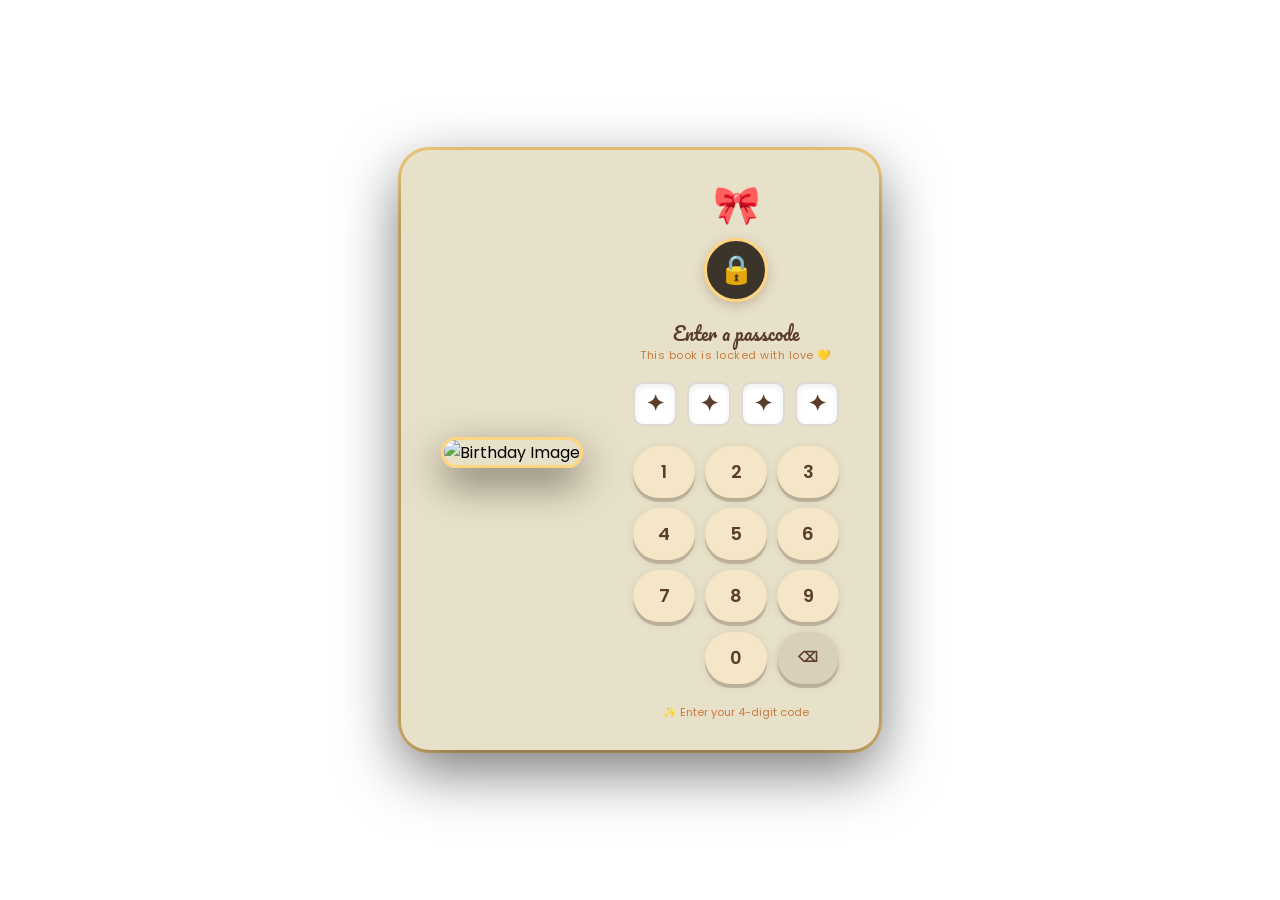
==== commit 1d2d4c3f: "Update image source from BC.png to BC.jpg" ====
--- a/index.html
+++ b/index.html
@@ -298,7 +298,7 @@
 
 <!-- LEFT SIDE IMAGE -->
 <div class="left-image">
-<img src="images/BC.png" alt="Birthday Image">
+<img src="images/BC.jpg" alt="Birthday Image">
 </div>
 
 <!-- RIGHT SIDE PIN CARD -->
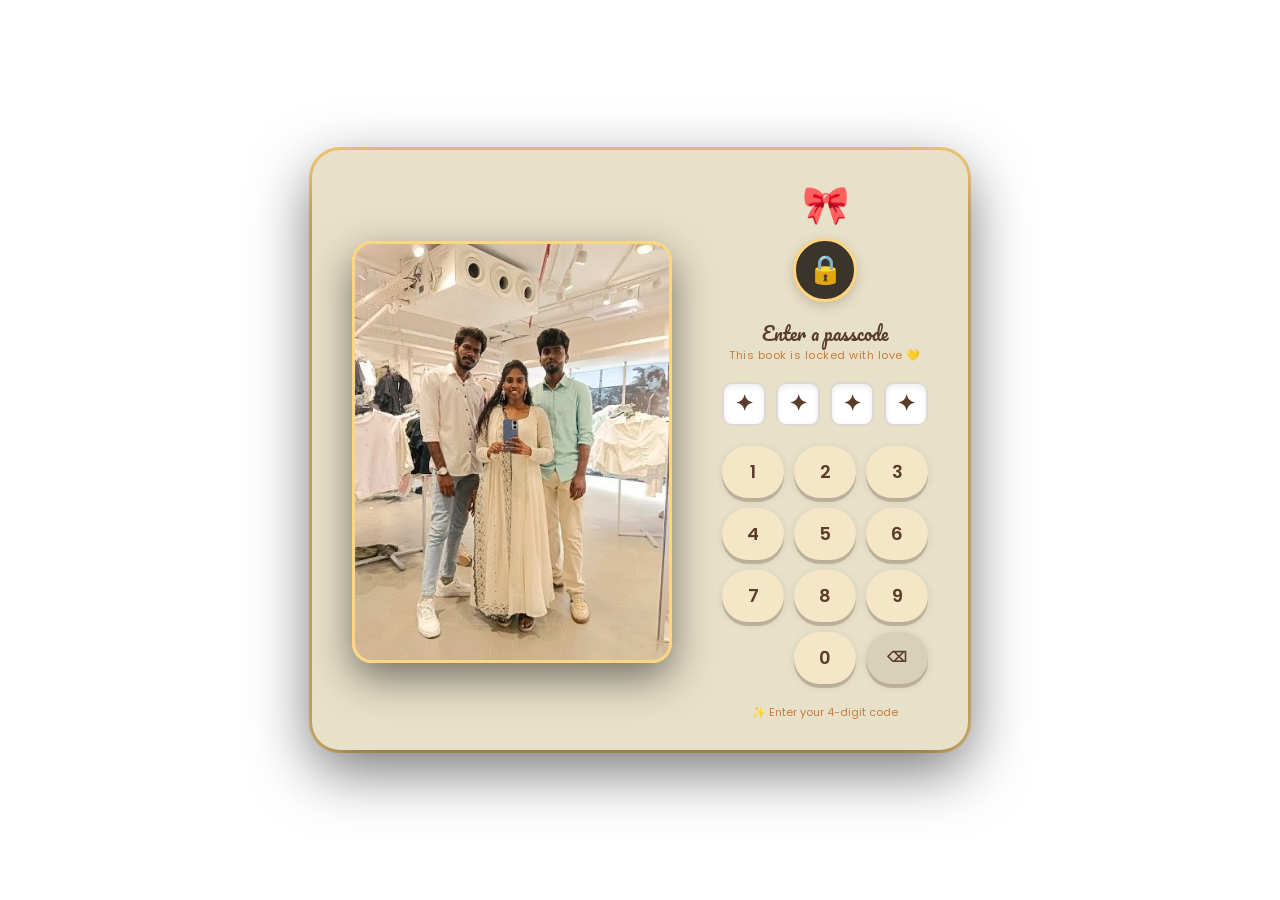
==== commit feaec687: "Update image source in index.html" ====
--- a/index.html
+++ b/index.html
@@ -298,7 +298,7 @@
 
 <!-- LEFT SIDE IMAGE -->
 <div class="left-image">
-<img src="images/BC.jpg" alt="Birthday Image">
+<img src="images/BC2.png" alt="Birthday Image">
 </div>
 
 <!-- RIGHT SIDE PIN CARD -->
